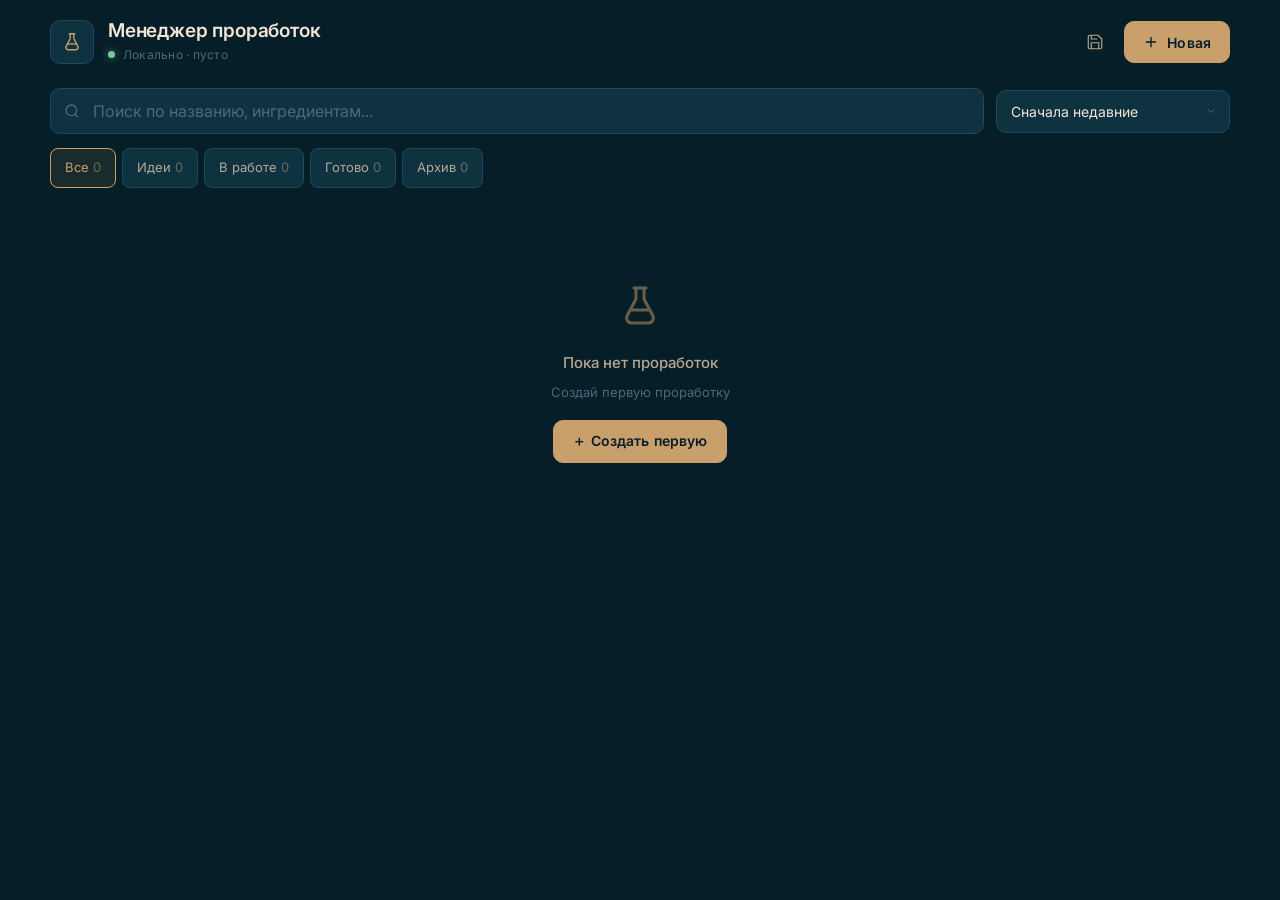
==== index.html @ 60de13f7 "Update index.html" ====
<!DOCTYPE html>
<html lang="ru">
<head>
<meta charset="UTF-8">
<meta name="viewport" content="width=device-width, initial-scale=1.0, maximum-scale=1.0, user-scalable=no, viewport-fit=cover">
<meta name="theme-color" content="#061e27">
<meta name="apple-mobile-web-app-capable" content="yes">
<meta name="apple-mobile-web-app-status-bar-style" content="black-translucent">
<meta name="apple-mobile-web-app-title" content="Проработки">
<title>Пинта — Проработки</title>
<link rel="preconnect" href="https://fonts.googleapis.com">
<link rel="preconnect" href="https://fonts.gstatic.com" crossorigin>
<link href="https://fonts.googleapis.com/css2?family=Inter:wght@400;500;600;700&display=swap" rel="stylesheet">
<link rel="stylesheet" href="style.css">
</head>
<body>
<div class="wrap">
  <header class="top">
    <div class="brand">
      <div class="brand-mark" aria-hidden="true">
        <svg viewBox="0 0 24 24" fill="none" xmlns="http://www.w3.org/2000/svg">
          <path d="M9 3h6M10 3v5.5L5.5 17a2.5 2.5 0 0 0 2.2 3.5h8.6a2.5 2.5 0 0 0 2.2-3.5L14 8.5V3" stroke="currentColor" stroke-width="1.5" stroke-linecap="round" stroke-linejoin="round"/>
          <path d="M7 14h10" stroke="currentColor" stroke-width="1.5" stroke-linecap="round"/>
        </svg>
      </div>
      <div>
        <h1>Менеджер проработок</h1>
        <div class="sub">
          <span class="dot ok" id="syncDot"></span>
          <span id="syncText">Локально</span>
        </div>
      </div>
    </div>
    <div style="display:flex;gap:8px">
      <button class="btn icon ghost" onclick="openSettings()" title="Резервная копия">
        <svg viewBox="0 0 24 24" fill="none" xmlns="http://www.w3.org/2000/svg">
          <path d="M19 21H5a2 2 0 0 1-2-2V5a2 2 0 0 1 2-2h11l5 5v11a2 2 0 0 1-2 2z" stroke="currentColor" stroke-width="1.5" stroke-linejoin="round"/>
          <path d="M17 21v-8H7v8M7 3v5h8" stroke="currentColor" stroke-width="1.5" stroke-linejoin="round"/>
        </svg>
      </button>
      <button class="btn primary hide-mobile" onclick="openEditor()">
        <svg viewBox="0 0 24 24" fill="none" xmlns="http://www.w3.org/2000/svg">
          <path d="M12 5v14M5 12h14" stroke="currentColor" stroke-width="2" stroke-linecap="round"/>
        </svg>
        Новая
      </button>
    </div>
  </header>

  <div class="toolbar">
    <div class="search">
      <svg viewBox="0 0 24 24" fill="none" stroke="currentColor" stroke-width="2">
        <circle cx="11" cy="11" r="8"/><path d="m21 21-4.3-4.3"/>
      </svg>
      <input id="q" placeholder="Поиск по названию, ингредиентам..." oninput="render()">
    </div>
    <select class="sort-select" id="sort" onchange="render()">
      <option value="updated">Сначала недавние</option>
      <option value="created">Сначала новые</option>
      <option value="title">По названию</option>
      <option value="fc">По FC (низкий → высокий)</option>
    </select>
  </div>

  <div class="filters-row" id="status-filters"></div>
  <div class="filters-row" id="cat-filters"></div>

  <div id="list"></div>
</div>

<button class="fab" onclick="openEditor()" aria-label="Новая проработка">
  <svg viewBox="0 0 24 24" fill="none" xmlns="http://www.w3.org/2000/svg">
    <path d="M12 5v14M5 12h14" stroke="currentColor" stroke-width="2.2" stroke-linecap="round"/>
  </svg>
</button>

<div class="selection-bar" id="selectionBar">
  <span class="count">Выбрано: <b id="selCount">0</b></span>
  <button class="btn small" onclick="clearSelection()">Снять</button>
  <button class="btn small primary" onclick="shareSelected()">
    <svg viewBox="0 0 24 24" fill="none" xmlns="http://www.w3.org/2000/svg">
      <path d="M4 12v8a2 2 0 0 0 2 2h12a2 2 0 0 0 2-2v-8M16 6l-4-4-4 4M12 2v13" stroke="currentColor" stroke-width="1.5" stroke-linecap="round" stroke-linejoin="round"/>
    </svg>
    Поделиться
  </button>
</div>

<div class="popover" id="statusPopover"></div>

<div class="draft-banner" id="draftBanner">
  <span class="msg" id="draftMsg">Есть несохранённый черновик</span>
  <div class="btns">
    <button class="btn" onclick="discardDraft()">Удалить</button>
    <button class="btn primary" onclick="restoreDraft()">Восстановить</button>
  </div>
</div>

<div class="overlay" id="overlay">
  <div class="modal" onclick="event.stopPropagation()">
    <div class="modal-head">
      <h2 id="modalTitle">Новая проработка</h2>
      <button class="btn ghost small" onclick="closeEditor()" aria-label="Закрыть">✕</button>
    </div>
    <div class="modal-body">
      <div class="v-tabs" id="vTabs"></div>

      <div class="field">
        <label>Название</label>
        <input id="f-title" placeholder="Например: Коктейль с облепихой и шалфеем">
      </div>

      <div class="row">
        <div class="field">
          <label>Статус</label>
          <select id="f-status">
            <option value="idea">Идея</option>
            <option value="test">Тестирую</option>
            <option value="done">Готово</option>
            <option value="archive">Архив</option>
          </select>
        </div>
        <div class="field">
          <label>Категория</label>
          <select id="f-cat">
            <option value="">— не выбрано —</option>
            <option value="Коктейль">Коктейль</option>
            <option value="Шот">Шот</option>
            <option value="Сет-шот">Сет-шот</option>
            <option value="Настойка">Настойка</option>
            <option value="Кордиал">Кордиал</option>
            <option value="Сироп">Сироп</option>
            <option value="Парфюм">Парфюм</option>
            <option value="Шраб">Шраб</option>
            <option value="Содовая">Содовая</option>
            <option value="Олео">Олео</option>
          </select>
        </div>
      </div>

      <div class="field">
        <label>Посуда</label>
        <input id="f-dishware" list="dishware-list" placeholder="Рокс / Хайбол / Коктейльная...">
        <datalist id="dishware-list">
          <option value="Рокс"></option>
          <option value="Хайбол"></option>
          <option value="Коллинз"></option>
          <option value="Коктейльная"></option>
          <option value="Мартини"></option>
          <option value="Купе"></option>
          <option value="Шот"></option>
          <option value="Тики"></option>
          <option value="Харрикейн"></option>
          <option value="Флюте"></option>
          <option value="Бокал для вина"></option>
        </datalist>
      </div>

      <div class="field">
        <div class="ing-head">
          <label>Ингредиенты</label>
          <button class="btn ghost small" onclick="addIng()">
            <svg viewBox="0 0 24 24" fill="none" xmlns="http://www.w3.org/2000/svg">
              <path d="M12 5v14M5 12h14" stroke="currentColor" stroke-width="2" stroke-linecap="round"/>
            </svg>
            Добавить
          </button>
        </div>
        <div id="ing-list"></div>
      </div>

      <div class="row-4">
        <div class="field">
          <label>Выход 1</label>
          <input id="f-before" placeholder="500">
        </div>
        <div class="field">
          <label>Выход 2</label>
          <input id="f-after" placeholder="420">
        </div>
        <div class="field">
          <label>Единица</label>
          <select id="f-unit">
            <option value="мл">мл</option>
            <option value="г">г</option>
            <option value="шт">шт</option>
            <option value="л">л</option>
            <option value="кг">кг</option>
          </select>
        </div>
        <div class="field">
          <label>Изменение</label>
          <input id="f-loss" placeholder="авто" readonly>
        </div>
      </div>

      <div class="fc-block">
        <div class="fc-title">
          <svg viewBox="0 0 24 24" fill="none" xmlns="http://www.w3.org/2000/svg">
            <circle cx="12" cy="12" r="9" stroke="currentColor" stroke-width="1.5"/>
            <path d="M9 9h6M9 12h6M9 15h4" stroke="currentColor" stroke-width="1.5" stroke-linecap="round"/>
          </svg>
          Себестоимость и FC
        </div>
        <div class="fc-grid">
          <div class="field">
            <label>Себестоимость</label>
            <input id="f-cost" placeholder="80 ₽" inputmode="decimal">
          </div>
          <div class="field">
            <label>Цена порции</label>
            <input id="f-price" placeholder="450 ₽" inputmode="decimal">
          </div>
          <div class="field">
            <label>FC</label>
            <div class="fc-value" id="f-fc">—</div>
          </div>
        </div>
      </div>

      <div class="field">
        <label>Что нужно</label>
        <textarea id="f-need" placeholder="Что хочу получить: вкус, баланс, текстура..."></textarea>
      </div>
      <div class="field">
        <label>Механика реализации</label>
        <textarea id="f-mech" placeholder="Порядок действий, температуры, время, техника..."></textarea>
      </div>
      <div class="field">
        <label>Как готовится</label>
        <textarea id="f-how" placeholder="Пошагово, подача, детали..."></textarea>
      </div>
      <div class="field" style="margin-bottom:0">
        <label>Заметки / итог</label>
        <textarea id="f-notes" placeholder="Что получилось, что менять..."></textarea>
      </div>
    </div>
    <div class="modal-foot">
      <div class="left">
        <button class="btn danger" id="deleteBtn" onclick="removeCurrent()" style="display:none">Удалить</button>
        <button class="btn" id="dupBtn" onclick="duplicateCurrent()" style="display:none">Дублировать</button>
        <button class="btn" id="shareBtn" onclick="openShare()" style="display:none">
          <svg viewBox="0 0 24 24" fill="none" xmlns="http://www.w3.org/2000/svg">
            <path d="M4 12v8a2 2 0 0 0 2 2h12a2 2 0 0 0 2-2v-8M16 6l-4-4-4 4M12 2v13" stroke="currentColor" stroke-width="1.5" stroke-linecap="round" stroke-linejoin="round"/>
          </svg>
          Поделиться
        </button>
      </div>
      <div class="right">
        <button class="btn" onclick="closeEditor()">Отмена</button>
        <button class="btn primary" onclick="saveCurrent()">Сохранить</button>
      </div>
    </div>
  </div>
</div>

<div class="overlay" id="settingsOverlay">
  <div class="modal" onclick="event.stopPropagation()" style="max-width:520px">
    <div class="modal-head">
      <h2>Резервная копия</h2>
      <button class="btn ghost small" onclick="closeSettings()" aria-label="Закрыть">✕</button>
    </div>
    <div class="modal-body">
      <div class="hint" style="margin-top:0;margin-bottom:20px">
        Данные хранятся только в этом браузере. Чтобы перенести их на другое устройство или сохранить — скачай файл.
      </div>
      <div class="field">
        <label>Скачать все проработки</label>
        <button class="btn" onclick="downloadBackup()" style="width:100%;justify-content:center">
          <svg viewBox="0 0 24 24" fill="none" xmlns="http://www.w3.org/2000/svg">
            <path d="M12 3v12M7 10l5 5 5-5M5 21h14" stroke="currentColor" stroke-width="1.5" stroke-linecap="round" stroke-linejoin="round"/>
          </svg>
          Скачать JSON
        </button>
      </div>
      <div class="field">
        <label>Загрузить из файла</label>
        <input type="file" id="file-input" accept="application/json,.json"
               onchange="uploadBackup(this.files[0]); this.value='';"
               style="padding:10px;font-size:14px;cursor:pointer">
        <div class="hint">Спрошу: заменить текущие данные или добавить к ним.</div>
      </div>
      <div class="divider"></div>
      <div class="hint">
        Записей в этом браузере: <span id="s-local-count" style="color:var(--accent)">0</span><br>
        Версий всего: <span id="s-versions-count" style="color:var(--accent)">0</span>
      </div>
    </div>
    <div class="modal-foot">
      <div></div>
      <div class="right">
        <button class="btn primary" onclick="closeSettings()">Готово</button>
      </div>
    </div>
  </div>
</div>

<div class="overlay" id="shareOverlay">
  <div class="modal" onclick="event.stopPropagation()" style="max-width:560px">
    <div class="modal-head">
      <h2>Поделиться проработкой</h2>
      <button class="btn ghost small" onclick="closeShare()" aria-label="Закрыть">✕</button>
    </div>
    <div class="modal-body">
      <div class="field">
        <label>Кому / для чего</label>
        <select id="sh-preset" onchange="buildShareText()">
          <option value="calc">Товароведу-калькулятору (полная раскладка)</option>
          <option value="short">Коротко (только состав)</option>
          <option value="tech">Технологу (механика + приготовление)</option>
        </select>
      </div>
      <div class="field">
        <label>Версия</label>
        <select id="sh-version" onchange="buildShareText()"></select>
      </div>
      <div class="field" style="margin-bottom:0">
        <label>Текст сообщения</label>
        <div class="share-preview" id="sh-preview"></div>
      </div>
    </div>
    <div class="modal-foot">
      <div></div>
      <div class="right">
        <button class="btn" onclick="copyShare()">Копировать</button>
        <button class="btn primary" onclick="nativeShare()">Отправить</button>
      </div>
    </div>
  </div>
</div>

<div class="overlay" id="shareMultiOverlay">
  <div class="modal" onclick="event.stopPropagation()" style="max-width:620px">
    <div class="modal-head">
      <h2>Поделиться выбранными</h2>
      <button class="btn ghost small" onclick="closeShareMulti()" aria-label="Закрыть">✕</button>
    </div>
    <div class="modal-body">
      <div class="field">
        <label>Формат</label>
        <select id="shm-format" onchange="buildMultiShareText()">
          <option value="compact">Компактно — состав + выходы</option>
          <option value="full">Полностью — вся информация</option>
          <option value="names">Только список названий</option>
        </select>
      </div>
      <div class="field" style="margin-bottom:0">
        <label>Текст сообщения</label>
        <div class="share-preview" id="shm-preview"></div>
      </div>
    </div>
    <div class="modal-foot">
      <div></div>
      <div class="right">
        <button class="btn" onclick="copyMultiShare()">Копировать</button>
        <button class="btn primary" onclick="nativeMultiShare()">Отправить</button>
      </div>
    </div>
  </div>
</div>

<div class="toast" id="toast"></div>

<script src="app.js"></script>
</body>
</html>
---- style.css ----
:root{
  --bg-primary:#061e27; --bg-secondary:#0a2835; --bg-card:#0e3240;
  --bg-card-hover:#133d4d; --accent:#c9a06c; --accent-light:#d4b07a;
  --accent-dark:#a08050; --text-primary:#f0e6d8; --text-secondary:#b8a890;
  --text-muted:#4a6a7a; --border:#1a4a5c; --border-hover:#245a6e;
  --shadow:rgba(0,0,0,.5); --shadow-accent:rgba(201,160,108,.12);
  --ok:#7bc79a; --warn:#d9b25c; --danger:#d97a7a; --info:#7aa9c9;
  --safe-top: env(safe-area-inset-top, 0px);
  --safe-bottom: env(safe-area-inset-bottom, 0px);
}
*{margin:0;padding:0;box-sizing:border-box;-webkit-tap-highlight-color:transparent}
html,body{overscroll-behavior-y:contain;-webkit-font-smoothing:antialiased;
  text-size-adjust:100%;-webkit-text-size-adjust:100%}
body{font-family:'Inter',-apple-system,BlinkMacSystemFont,'Segoe UI',sans-serif;
  background:var(--bg-primary);color:var(--text-primary);min-height:100dvh;
  line-height:1.5;padding:calc(20px + var(--safe-top)) 20px calc(100px + var(--safe-bottom))}
body.modal-open{position:fixed;left:0;right:0;width:100%;overflow:hidden}
.wrap{max-width:1180px;margin:0 auto}

header.top{display:flex;align-items:center;justify-content:space-between;
  gap:16px;margin-bottom:24px;flex-wrap:wrap}
.brand{display:flex;align-items:center;gap:14px;min-width:0}
.brand-mark{width:44px;height:44px;border-radius:10px;flex-shrink:0;
  background:var(--bg-card);border:1px solid var(--border);
  display:grid;place-items:center;color:var(--accent)}
.brand-mark svg{width:22px;height:22px}
h1{font-size:19px;font-weight:600;letter-spacing:-.01em;line-height:1.2}
.sub{color:var(--text-muted);font-size:12px;margin-top:3px;
  display:flex;align-items:center;gap:8px;letter-spacing:.02em}
.dot{width:7px;height:7px;border-radius:50%;background:var(--text-muted);
  flex-shrink:0;transition:.2s}
.dot.ok{background:var(--ok);box-shadow:0 0 8px rgba(123,199,154,.6)}
.dot.saving{background:var(--warn);animation:pulse 1s infinite}
@keyframes pulse{0%,100%{opacity:1}50%{opacity:.3}}

.btn{border:1px solid var(--border);background:var(--bg-card);
  color:var(--text-primary);padding:11px 18px;border-radius:10px;
  font-size:14px;font-weight:500;cursor:pointer;transition:.2s;
  display:inline-flex;align-items:center;gap:8px;font-family:inherit;
  white-space:nowrap;letter-spacing:.01em}
.btn:hover{background:var(--bg-card-hover);border-color:var(--border-hover)}
.btn:active{transform:scale(.98)}
.btn.primary{background:var(--accent);border-color:var(--accent);
  color:var(--bg-primary);font-weight:600}
.btn.primary:hover{background:var(--accent-light);border-color:var(--accent-light)}
.btn.ghost{background:transparent;border-color:transparent;color:var(--text-secondary);padding:10px}
.btn.ghost:hover{color:var(--accent);background:var(--bg-card);border-color:transparent}
.btn.danger{color:var(--danger);background:transparent;border-color:transparent}
.btn.danger:hover{background:rgba(217,122,122,.1)}
.btn.small{padding:7px 12px;font-size:12.5px;border-radius:8px}
.btn.icon{padding:0;width:42px;height:42px;justify-content:center}
.btn.icon svg{width:18px;height:18px}
.btn svg{width:16px;height:16px;flex-shrink:0}

.toolbar{display:flex;gap:12px;margin-bottom:14px;flex-wrap:wrap;align-items:center}
.search{flex:1;min-width:220px;position:relative}
.search input{width:100%;background:var(--bg-card);border:1px solid var(--border);
  color:var(--text-primary);padding:12px 14px 12px 42px;border-radius:10px;
  font-size:16px;font-family:inherit;outline:none;transition:.2s}
.search input::placeholder{color:var(--text-muted)}
.search input:focus{border-color:var(--accent);box-shadow:0 0 0 3px var(--shadow-accent)}
.search svg{position:absolute;left:14px;top:50%;transform:translateY(-50%);
  width:16px;height:16px;color:var(--text-muted);pointer-events:none}

.sort-select{background:var(--bg-card);border:1px solid var(--border);
  color:var(--text-primary);padding:12px 38px 12px 14px;border-radius:10px;
  font-size:14px;font-family:inherit;outline:none;cursor:pointer;appearance:none;
  background-image:url("data:image/svg+xml;charset=utf-8,%3Csvg xmlns='http://www.w3.org/2000/svg' width='12' height='12' viewBox='0 0 24 24' fill='none' stroke='%234a6a7a' stroke-width='2' stroke-linecap='round' stroke-linejoin='round'%3E%3Cpolyline points='6 9 12 15 18 9'/%3E%3C/svg%3E");
  background-repeat:no-repeat;background-position:right 12px center}

.filters-row{display:flex;gap:6px;overflow-x:auto;padding-bottom:6px;
  margin-bottom:6px;scrollbar-width:none}
.filters-row::-webkit-scrollbar{display:none}
.filters-row .label-pill{font-size:11px;color:var(--text-muted);font-weight:600;
  text-transform:uppercase;letter-spacing:.05em;padding:9px 8px 9px 0;
  flex-shrink:0;display:flex;align-items:center}
.chip{padding:9px 14px;border-radius:8px;background:var(--bg-card);
  border:1px solid var(--border);font-size:13px;cursor:pointer;
  color:var(--text-secondary);transition:.2s;white-space:nowrap;flex-shrink:0;
  font-family:inherit}
.chip:hover{border-color:var(--border-hover);color:var(--text-primary)}
.chip.active{background:rgba(201,160,108,.1);border-color:var(--accent);color:var(--accent)}
.chip .num{opacity:.5;margin-left:4px}

.grid{display:grid;gap:16px;grid-template-columns:repeat(auto-fill,minmax(300px,1fr));
  margin-top:10px}
.card{background:var(--bg-card);border:1px solid var(--border);
  border-radius:16px;padding:20px;cursor:pointer;
  transition:.25s;position:relative;overflow:hidden}
.card::before{content:'';position:absolute;top:0;left:0;right:0;height:2px;
  background:var(--accent);opacity:0;transition:opacity .25s}
.card:hover{background:var(--bg-card-hover);border-color:var(--border-hover);
  transform:translateY(-4px);box-shadow:0 12px 32px var(--shadow)}
.card:hover::before{opacity:1}
.card.selected{border-color:var(--accent);background:var(--bg-card-hover);
  box-shadow:0 0 0 2px var(--shadow-accent)}

.card-check{position:absolute;top:14px;right:14px;width:22px;height:22px;
  border-radius:6px;border:1.5px solid var(--border-hover);background:var(--bg-card);
  display:grid;place-items:center;transition:.15s;z-index:2;cursor:pointer}
.card-check svg{width:13px;height:13px;color:var(--bg-primary);opacity:0;transition:.15s}
.card.selected .card-check{background:var(--accent);border-color:var(--accent)}
.card.selected .card-check svg{opacity:1}
.card:hover .card-check{border-color:var(--accent)}
@media (max-width:700px){.card-check{width:24px;height:24px}}

.card-head{display:flex;justify-content:space-between;align-items:flex-start;
  gap:12px;margin-bottom:10px;padding-right:28px}
.card h3{font-size:15.5px;font-weight:600;letter-spacing:-.01em;
  line-height:1.35;word-break:break-word}
.card-v-badge{display:inline-block;font-size:10px;padding:2px 6px;
  border-radius:4px;background:rgba(201,160,108,.12);color:var(--accent);
  font-weight:600;margin-left:6px;vertical-align:middle}

.status{font-size:10.5px;padding:4px 9px;border-radius:6px;font-weight:600;
  text-transform:uppercase;letter-spacing:.05em;white-space:nowrap;flex-shrink:0;
  border:1px solid transparent;cursor:pointer;transition:.15s}
.status:hover{filter:brightness(1.2)}
.status.idea{background:rgba(217,178,92,.1);color:var(--warn);border-color:rgba(217,178,92,.25)}
.status.test{background:rgba(122,169,201,.1);color:var(--info);border-color:rgba(122,169,201,.25)}
.status.done{background:rgba(123,199,154,.1);color:var(--ok);border-color:rgba(123,199,154,.25)}
.status.archive{background:rgba(74,106,122,.15);color:var(--text-muted);border-color:rgba(74,106,122,.3)}

.card-meta{display:flex;gap:14px;color:var(--text-muted);font-size:12px;
  margin-bottom:12px;flex-wrap:wrap;align-items:center}
.card-meta span{display:flex;align-items:center;gap:6px}
.card-meta svg{width:13px;height:13px;opacity:.8}
.card-meta .fc{color:var(--accent);font-weight:600}

.card-note{font-size:13px;color:var(--text-secondary);line-height:1.55;
  display:-webkit-box;-webkit-line-clamp:2;-webkit-box-orient:vertical;overflow:hidden}
.card-date{font-size:11px;color:var(--text-muted);margin-top:10px;opacity:.7}

.fab{position:fixed;right:20px;bottom:calc(20px + var(--safe-bottom));
  width:56px;height:56px;border-radius:50%;border:none;
  background:var(--accent);color:var(--bg-primary);font-size:24px;cursor:pointer;
  z-index:90;box-shadow:0 12px 32px rgba(0,0,0,.5);
  display:none;align-items:center;justify-content:center;transition:.2s}
.fab:hover{background:var(--accent-light);transform:translateY(-2px)}
.fab svg{width:22px;height:22px}
@media (max-width:700px){
  .fab{display:flex}
  .top .btn.primary.hide-mobile{display:none}
}

.selection-bar{position:fixed;bottom:calc(20px + var(--safe-bottom));left:50%;
  transform:translateX(-50%) translateY(200px);background:var(--bg-secondary);
  border:1px solid var(--border-hover);border-radius:14px;padding:12px 16px;
  display:flex;gap:10px;align-items:center;z-index:80;
  box-shadow:0 16px 48px rgba(0,0,0,.6);transition:.25s;
  max-width:calc(100% - 40px);flex-wrap:wrap;justify-content:center}
.selection-bar.show{transform:translateX(-50%)}
.selection-bar .count{font-size:13px;color:var(--text-secondary);font-weight:500}
.selection-bar .count b{color:var(--accent)}

.overlay{position:fixed;inset:0;background:rgba(3,12,17,.75);
  backdrop-filter:blur(6px);-webkit-backdrop-filter:blur(6px);
  display:none;align-items:flex-start;justify-content:center;
  padding:calc(16px + var(--safe-top)) 12px calc(16px + var(--safe-bottom));
  overflow-y:auto;z-index:100;-webkit-overflow-scrolling:touch;
  overscroll-behavior:contain}
.overlay.open{display:flex}
.modal{background:var(--bg-secondary);border:1px solid var(--border);
  border-radius:16px;width:100%;max-width:720px;
  box-shadow:0 24px 64px rgba(0,0,0,.6);animation:slide .25s;margin:auto 0}
@keyframes slide{from{opacity:0;transform:translateY(12px)}to{opacity:1;transform:none}}

.modal-head{padding:20px 24px;border-bottom:1px solid var(--border);
  display:flex;justify-content:space-between;align-items:center;
  position:sticky;top:0;background:var(--bg-secondary);
  z-index:5;border-radius:16px 16px 0 0;gap:12px}
.modal-head h2{font-size:17px;font-weight:600;letter-spacing:-.01em;
  display:flex;align-items:center;gap:10px;min-width:0}
.modal-body{padding:24px}
.modal-foot{padding:10px 16px;border-top:1px solid var(--border);
  display:flex;justify-content:space-between;align-items:center;gap:8px;
  position:sticky;bottom:0;background:var(--bg-secondary);
  border-radius:0 0 16px 16px;flex-wrap:wrap}
.modal-foot .btn{padding:7px 12px;font-size:13px;border-radius:8px;gap:6px}
.modal-foot .btn.primary{padding:7px 14px}
.modal-foot .btn.danger{padding:7px 10px;font-size:12.5px}
.modal-foot .btn svg{width:14px;height:14px}
.modal-foot .right{display:flex;gap:6px}
.modal-foot .left{display:flex;gap:6px;flex-wrap:wrap}

.v-tabs{display:flex;gap:4px;overflow-x:auto;padding:0 0 4px;
  margin-bottom:20px;border-bottom:1px solid var(--border);scrollbar-width:none}
.v-tabs::-webkit-scrollbar{display:none}
.v-tab{padding:8px 14px;border-radius:8px 8px 0 0;background:transparent;
  border:1px solid transparent;border-bottom:none;
  font-size:13px;font-weight:600;cursor:pointer;color:var(--text-muted);
  transition:.2s;white-space:nowrap;flex-shrink:0;font-family:inherit;
  margin-bottom:-1px}
.v-tab:hover{color:var(--text-primary)}
.v-tab.active{background:var(--bg-card);color:var(--accent);
  border-color:var(--border);border-bottom-color:var(--bg-card)}
.v-tab-add{padding:8px 12px;border-radius:8px;background:transparent;
  border:1px dashed var(--border-hover);font-size:13px;cursor:pointer;
  color:var(--text-muted);transition:.2s;font-family:inherit;
  white-space:nowrap;flex-shrink:0;display:flex;align-items:center;gap:6px}
.v-tab-add:hover{border-color:var(--accent);color:var(--accent)}
.v-tab-add svg{width:13px;height:13px}

.field{margin-bottom:18px}
.field label{display:block;font-size:11.5px;color:var(--text-muted);
  margin-bottom:8px;font-weight:600;text-transform:uppercase;letter-spacing:.06em}
.field input,.field textarea,.field select{
  width:100%;background:var(--bg-card);border:1px solid var(--border);
  color:var(--text-primary);padding:12px 14px;border-radius:10px;
  font-size:16px;font-family:inherit;outline:none;transition:.2s;resize:vertical}
.field input::placeholder,.field textarea::placeholder{color:var(--text-muted)}
.field input:focus,.field textarea:focus,.field select:focus{
  border-color:var(--accent);box-shadow:0 0 0 3px var(--shadow-accent);
  background:var(--bg-card-hover)}
.field textarea{min-height:80px;line-height:1.55}
.field input[readonly]{opacity:.8;cursor:default}
.field select{cursor:pointer;appearance:none;
  background-image:url("data:image/svg+xml;charset=utf-8,%3Csvg xmlns='http://www.w3.org/2000/svg' width='12' height='12' viewBox='0 0 24 24' fill='none' stroke='%234a6a7a' stroke-width='2' stroke-linecap='round' stroke-linejoin='round'%3E%3Cpolyline points='6 9 12 15 18 9'/%3E%3C/svg%3E");
  background-repeat:no-repeat;background-position:right 14px center;padding-right:38px}

.row{display:grid;grid-template-columns:1fr 1fr;gap:14px}
.row-3{display:grid;grid-template-columns:1fr 1fr 1fr;gap:14px}
.row-4{display:grid;grid-template-columns:1fr 1fr 1fr 1fr;gap:14px}

.ing-head{display:flex;justify-content:space-between;align-items:center;margin-bottom:12px}
.ing-head label{margin:0}
.ing-row{display:grid;grid-template-columns:1fr 84px 68px 36px;gap:8px;
  margin-bottom:8px;align-items:center}
.ing-row input{padding:10px 12px;font-size:16px}
.ing-row .del{background:transparent;border:1px solid transparent;
  color:var(--text-muted);cursor:pointer;font-size:16px;padding:0;
  height:40px;border-radius:8px;transition:.15s;display:grid;place-items:center}
.ing-row .del:hover{color:var(--danger);background:rgba(217,122,122,.08)}

.fc-block{background:var(--bg-card);border:1px solid var(--border);
  border-radius:12px;padding:16px;margin-bottom:18px}
.fc-block .fc-title{font-size:11.5px;color:var(--text-muted);
  font-weight:600;text-transform:uppercase;letter-spacing:.06em;
  margin-bottom:12px;display:flex;align-items:center;gap:8px}
.fc-block .fc-title svg{width:14px;height:14px;color:var(--accent)}
.fc-block .fc-grid{display:grid;grid-template-columns:1fr 1fr 1fr;gap:12px}
.fc-block .fc-grid .field{margin:0}
.fc-block .fc-value{background:var(--bg-secondary);border:1px solid var(--border);
  color:var(--accent);padding:12px 14px;border-radius:10px;font-size:16px;
  font-weight:600;display:flex;align-items:center;justify-content:flex-end;min-height:48px}
.fc-block .fc-value.good{color:var(--ok)}
.fc-block .fc-value.warn{color:var(--warn)}
.fc-block .fc-value.bad{color:var(--danger)}

.popover{position:fixed;background:var(--bg-secondary);
  border:1px solid var(--border-hover);border-radius:12px;
  padding:6px;box-shadow:0 16px 40px rgba(0,0,0,.6);
  z-index:150;min-width:170px;display:none}
.popover.open{display:block;animation:popIn .15s}
@keyframes popIn{from{opacity:0;transform:translateY(-4px)}to{opacity:1;transform:none}}
.popover-item{display:flex;align-items:center;gap:10px;padding:9px 12px;
  border-radius:8px;font-size:13.5px;cursor:pointer;transition:.15s;
  color:var(--text-primary);font-weight:500}
.popover-item:hover{background:var(--bg-card)}
.popover-item .dot-s{width:8px;height:8px;border-radius:50%;flex-shrink:0}
.popover-item .check{margin-left:auto;color:var(--accent);font-size:14px;opacity:0}
.popover-item.active .check{opacity:1}

.empty{text-align:center;padding:70px 20px;color:var(--text-muted)}
.empty svg{width:48px;height:48px;margin-bottom:16px;opacity:.5;color:var(--accent)}
.empty .title{font-size:15px;margin-bottom:6px;color:var(--text-secondary);font-weight:500}
.empty .hint{font-size:13px}
.empty .btn{margin-top:18px}

.toast{position:fixed;bottom:calc(28px + var(--safe-bottom));left:50%;
  transform:translateX(-50%) translateY(120px);
  background:var(--bg-card);border:1px solid var(--border-hover);
  color:var(--text-primary);padding:14px 22px;border-radius:12px;
  font-size:14px;font-weight:500;box-shadow:0 16px 40px rgba(0,0,0,.5);
  transition:.3s;opacity:0;z-index:200;
  max-width:calc(100% - 40px);text-align:center;pointer-events:none}
.toast.show{transform:translateX(-50%);opacity:1}

.share-preview{background:var(--bg-card);border:1px solid var(--border);
  border-radius:10px;padding:16px;
  font-family:ui-monospace,SFMono-Regular,Menlo,monospace;
  font-size:12.5px;line-height:1.65;white-space:pre-wrap;
  word-break:break-word;max-height:50vh;overflow-y:auto;
  color:var(--text-secondary)}

.draft-banner{position:fixed;top:calc(16px + var(--safe-top));left:50%;
  transform:translateX(-50%);background:var(--bg-card);
  border:1px solid var(--accent);border-radius:12px;padding:12px 16px;
  display:none;gap:10px;align-items:center;z-index:180;
  box-shadow:0 12px 32px rgba(0,0,0,.5);max-width:calc(100% - 32px)}
.draft-banner.show{display:flex}
.draft-banner .msg{font-size:13px;color:var(--text-primary);flex:1;min-width:0}
.draft-banner .btns{display:flex;gap:6px;flex-shrink:0}
.draft-banner .btn{padding:6px 10px;font-size:12px;border-radius:7px}

.hint{font-size:12px;color:var(--text-muted);line-height:1.55;margin-top:8px}
.hint a{color:var(--accent);text-decoration:none;border-bottom:1px dotted var(--accent-dark)}
.hint code{background:var(--bg-card);padding:1px 6px;border-radius:4px;
  font-size:11.5px;color:var(--accent)}
.divider{height:1px;background:var(--border);margin:22px 0}

@media (max-width:600px){
  body{padding-left:16px;padding-right:16px}
  .row,.row-3,.row-4{grid-template-columns:1fr}
  .fc-block .fc-grid{grid-template-columns:1fr 1fr}
  .fc-block .fc-grid .field:last-child{grid-column:1/-1}
  .ing-row{grid-template-columns:1fr 70px 58px 34px}
  .modal-body,.modal-head{padding-left:18px;padding-right:18px}
  .modal-foot{padding:8px 12px;gap:6px}
  .modal-foot .btn{padding:6px 10px;font-size:12px;border-radius:7px}
  .modal-foot .btn svg{width:13px;height:13px}
  .modal-foot .btn.danger{padding:6px 9px;font-size:11.5px}
  h1{font-size:17px}
  .brand-mark{width:40px;height:40px}
}
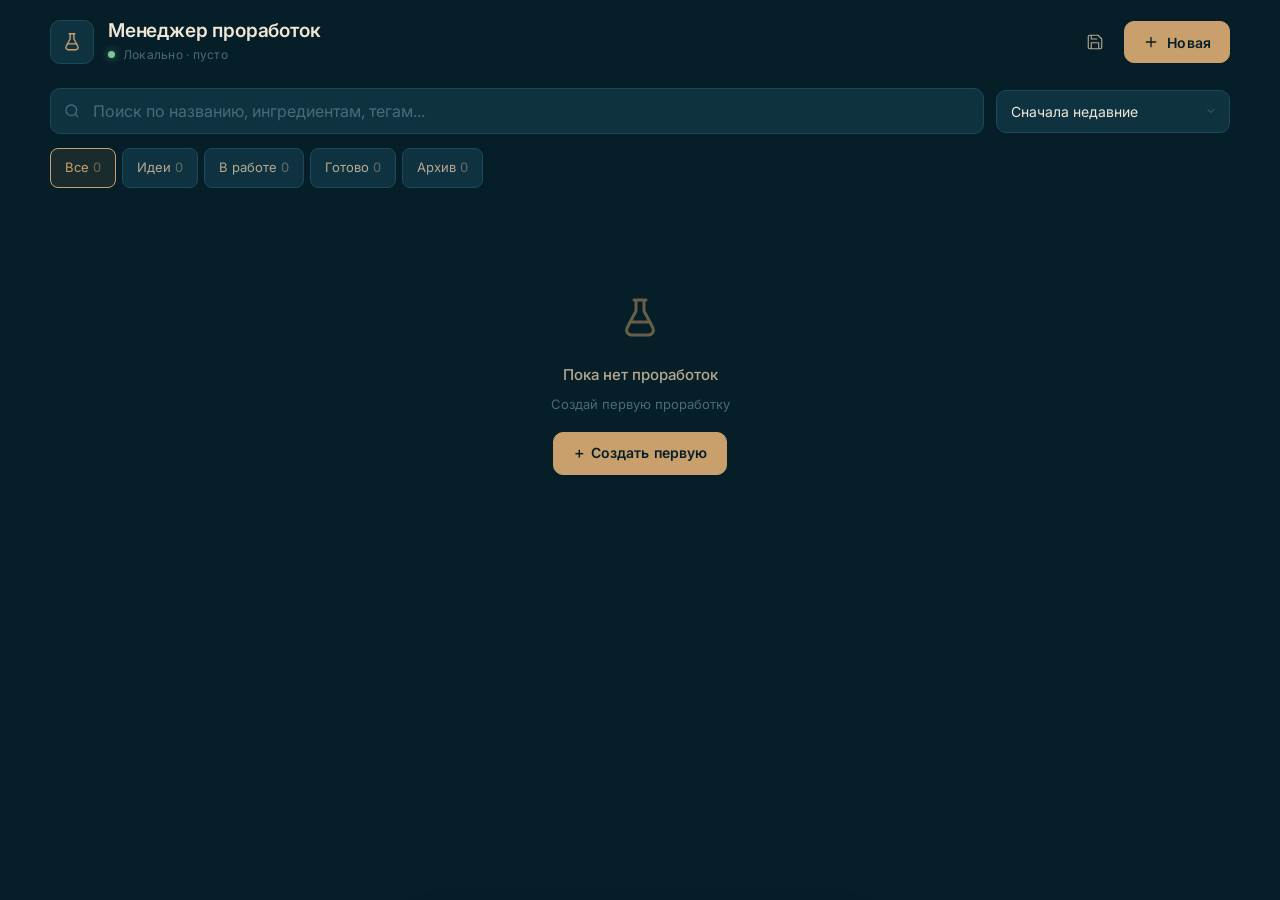
==== commit f5fcae50: "Update index.html" ====
--- a/index.html
+++ b/index.html
@@ -52,7 +52,7 @@
       <svg viewBox="0 0 24 24" fill="none" stroke="currentColor" stroke-width="2">
         <circle cx="11" cy="11" r="8"/><path d="m21 21-4.3-4.3"/>
       </svg>
-      <input id="q" placeholder="Поиск по названию, ингредиентам..." oninput="render()">
+      <input id="q" placeholder="Поиск по названию, ингредиентам, тегам..." oninput="render()">
     </div>
     <select class="sort-select" id="sort" onchange="render()">
       <option value="updated">Сначала недавние</option>
@@ -64,6 +64,7 @@
 
   <div class="filters-row" id="status-filters"></div>
   <div class="filters-row" id="cat-filters"></div>
+  <div class="filters-row" id="tag-filters"></div>
 
   <div id="list"></div>
 </div>
@@ -77,6 +78,15 @@
 <div class="selection-bar" id="selectionBar">
   <span class="count">Выбрано: <b id="selCount">0</b></span>
   <button class="btn small" onclick="clearSelection()">Снять</button>
+  <div class="status-picker-wrap">
+    <button class="btn small" onclick="toggleStatusPicker(event)">Статус ▾</button>
+    <div class="status-picker" id="bulkStatusPicker">
+      <div class="status-picker-item" onclick="bulkSetStatus('idea')"><span class="dot-s" style="background:var(--warn)"></span>Идея</div>
+      <div class="status-picker-item" onclick="bulkSetStatus('test')"><span class="dot-s" style="background:var(--info)"></span>В работе</div>
+      <div class="status-picker-item" onclick="bulkSetStatus('done')"><span class="dot-s" style="background:var(--ok)"></span>Готово</div>
+      <div class="status-picker-item" onclick="bulkSetStatus('archive')"><span class="dot-s" style="background:var(--text-muted)"></span>Архив</div>
+    </div>
+  </div>
   <button class="btn small primary" onclick="shareSelected()">
     <svg viewBox="0 0 24 24" fill="none" xmlns="http://www.w3.org/2000/svg">
       <path d="M4 12v8a2 2 0 0 0 2 2h12a2 2 0 0 0 2-2v-8M16 6l-4-4-4 4M12 2v13" stroke="currentColor" stroke-width="1.5" stroke-linecap="round" stroke-linejoin="round"/>
@@ -156,6 +166,12 @@
       </div>
 
       <div class="field">
+        <label>Теги</label>
+        <input id="f-tags" placeholder="цитрус, зимний, авторский (через запятую)">
+        <div class="hint">Разделяй запятой. Теги можно фильтровать на главной.</div>
+      </div>
+
+      <div class="field">
         <div class="ing-head">
           <label>Ингредиенты</label>
           <button class="btn ghost small" onclick="addIng()">
@@ -166,6 +182,12 @@
           </button>
         </div>
         <div id="ing-list"></div>
+        <div class="ing-add-float" id="ingAddFloat" onclick="addIng()">
+          <svg viewBox="0 0 24 24" fill="none" xmlns="http://www.w3.org/2000/svg">
+            <path d="M12 5v14M5 12h14" stroke="currentColor" stroke-width="2.2" stroke-linecap="round"/>
+          </svg>
+          Ещё ингредиент
+        </div>
       </div>
 
       <div class="row-4">
@@ -238,6 +260,8 @@
       <div class="left">
         <button class="btn danger" id="deleteBtn" onclick="removeCurrent()" style="display:none">Удалить</button>
         <button class="btn" id="dupBtn" onclick="duplicateCurrent()" style="display:none">Дублировать</button>
+        <button class="btn" id="copyFromBtn" onclick="openCopyFrom()" style="display:none">Состав из...</button>
+        <button class="btn" id="historyBtn" onclick="openHistory()" style="display:none">История</button>
         <button class="btn" id="shareBtn" onclick="openShare()" style="display:none">
           <svg viewBox="0 0 24 24" fill="none" xmlns="http://www.w3.org/2000/svg">
             <path d="M4 12v8a2 2 0 0 0 2 2h12a2 2 0 0 0 2-2v-8M16 6l-4-4-4 4M12 2v13" stroke="currentColor" stroke-width="1.5" stroke-linecap="round" stroke-linejoin="round"/>
@@ -358,6 +382,56 @@
   </div>
 </div>
 
+<!-- История версий -->
+<div class="overlay" id="historyOverlay">
+  <div class="modal" onclick="event.stopPropagation()" style="max-width:620px">
+    <div class="modal-head">
+      <h2>История изменений</h2>
+      <button class="btn ghost small" onclick="closeHistory()" aria-label="Закрыть">✕</button>
+    </div>
+    <div class="modal-body">
+      <div class="field">
+        <label>Сравнить версии</label>
+        <div class="history-pickers">
+          <select id="hist-from" onchange="renderHistoryDiff()"></select>
+          <span class="hist-arrow">→</span>
+          <select id="hist-to" onchange="renderHistoryDiff()"></select>
+        </div>
+      </div>
+      <div id="hist-body"></div>
+    </div>
+    <div class="modal-foot">
+      <div></div>
+      <div class="right">
+        <button class="btn primary" onclick="closeHistory()">Закрыть</button>
+      </div>
+    </div>
+  </div>
+</div>
+
+<!-- Копирование состава из другой проработки -->
+<div class="overlay" id="copyFromOverlay">
+  <div class="modal" onclick="event.stopPropagation()" style="max-width:620px">
+    <div class="modal-head">
+      <h2>Скопировать состав из...</h2>
+      <button class="btn ghost small" onclick="closeCopyFrom()" aria-label="Закрыть">✕</button>
+    </div>
+    <div class="modal-body">
+      <div class="field">
+        <label>Поиск</label>
+        <input id="copy-search" placeholder="Начни печатать название..." oninput="renderCopyFromList()">
+      </div>
+      <div id="copy-from-list" class="copy-from-list"></div>
+    </div>
+    <div class="modal-foot">
+      <div></div>
+      <div class="right">
+        <button class="btn" onclick="closeCopyFrom()">Отмена</button>
+      </div>
+    </div>
+  </div>
+</div>
+
 <div class="toast" id="toast"></div>
 
 <script src="app.js"></script>
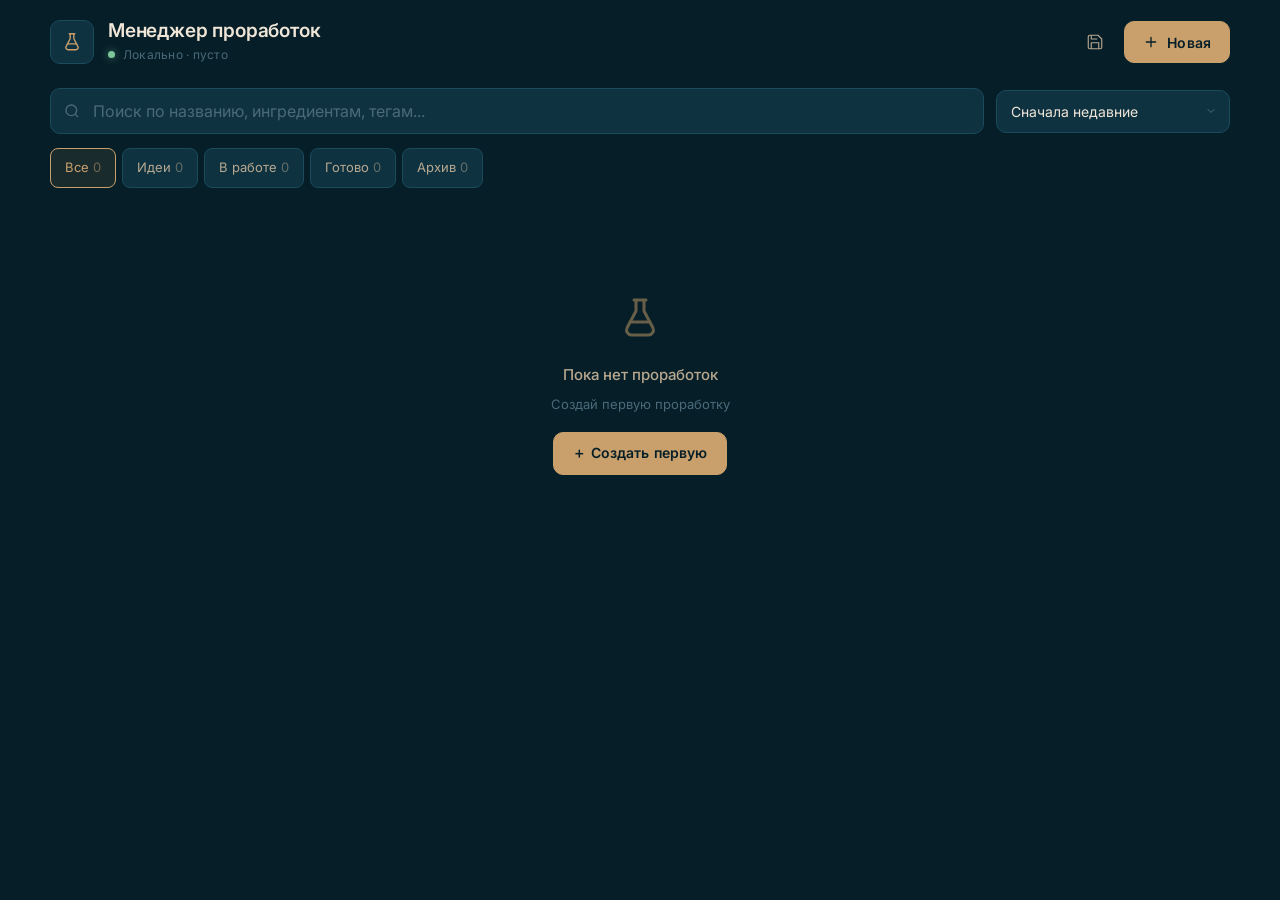
==== commit 0f46b6bc: "Update index.html" ====
--- a/index.html
+++ b/index.html
@@ -1,6 +1,6 @@
 <!DOCTYPE html>
 <html lang="ru">
-<head>
+<head>  
 <meta charset="UTF-8">
 <meta name="viewport" content="width=device-width, initial-scale=1.0, maximum-scale=1.0, user-scalable=no, viewport-fit=cover">
 <meta name="theme-color" content="#061e27">
--- a/style.css
+++ b/style.css
@@ -85,15 +85,15 @@
 .grid{display:grid;gap:16px;grid-template-columns:repeat(auto-fill,minmax(300px,1fr));
   margin-top:10px}
 .card{background:var(--bg-card);border:1px solid var(--border);
-  border-radius:16px;padding:20px;cursor:pointer;
+  border-radius:16px;padding:20px 20px 20px 24px;cursor:pointer;
   transition:.25s;position:relative;overflow:hidden}
-.card::before{content:'';position:absolute;top:0;left:0;right:0;height:2px;
-  background:var(--accent);opacity:0;transition:opacity .25s}
+.card::before{content:'';position:absolute;left:0;top:0;bottom:0;width:4px;
+  background:var(--status-color,var(--accent));opacity:.9;transition:.2s}
 .card:hover{background:var(--bg-card-hover);border-color:var(--border-hover);
   transform:translateY(-4px);box-shadow:0 12px 32px var(--shadow)}
-.card:hover::before{opacity:1}
 .card.selected{border-color:var(--accent);background:var(--bg-card-hover);
   box-shadow:0 0 0 2px var(--shadow-accent)}
+.card.expanded .card-expand-btn svg{transform:rotate(180deg)}
 
 .card-check{position:absolute;top:14px;right:14px;width:22px;height:22px;
   border-radius:6px;border:1.5px solid var(--border-hover);background:var(--bg-card);
@@ -129,8 +129,38 @@
 
 .card-note{font-size:13px;color:var(--text-secondary);line-height:1.55;
   display:-webkit-box;-webkit-line-clamp:2;-webkit-box-orient:vertical;overflow:hidden}
-.card-date{font-size:11px;color:var(--text-muted);margin-top:10px;opacity:.7}
-
+
+.card-tags{display:flex;gap:6px;flex-wrap:wrap;margin-top:8px}
+.card-tag{font-size:11px;padding:3px 8px;border-radius:6px;
+  background:rgba(201,160,108,.08);color:var(--accent);
+  border:1px solid rgba(201,160,108,.2);cursor:pointer;transition:.15s}
+.card-tag:hover{background:rgba(201,160,108,.15)}
+
+.card-footer{display:flex;justify-content:space-between;align-items:center;margin-top:10px}
+.card-date{font-size:11px;color:var(--text-muted);opacity:.7}
+.card-expand-btn{background:transparent;border:none;color:var(--text-muted);
+  cursor:pointer;padding:4px;border-radius:6px;display:flex;align-items:center;
+  gap:4px;font-size:11px;font-family:inherit;transition:.15s}
+.card-expand-btn:hover{color:var(--accent);background:rgba(201,160,108,.08)}
+.card-expand-btn svg{width:14px;height:14px;transition:transform .2s}
+.card-expand-btn span{font-weight:500}
+
+.card-details{max-height:0;overflow:hidden;transition:max-height .35s ease-out;
+  margin-top:0;opacity:0}
+.card.expanded .card-details{max-height:2000px;margin-top:14px;opacity:1}
+.card-details-inner{border-top:1px solid var(--border);padding-top:14px}
+.detail-block{margin-bottom:14px}
+.detail-block:last-child{margin-bottom:0}
+.detail-label{font-size:10.5px;color:var(--text-muted);font-weight:600;
+  text-transform:uppercase;letter-spacing:.06em;margin-bottom:8px}
+.detail-ing{font-size:13px;color:var(--text-secondary);line-height:1.7;
+  padding-left:2px}
+.detail-ing b{color:var(--text-primary);font-weight:500}
+.detail-text{font-size:13px;color:var(--text-secondary);line-height:1.6;white-space:pre-wrap}
+.detail-econ{display:flex;gap:16px;flex-wrap:wrap;font-size:13px;color:var(--text-secondary)}
+.detail-econ b{color:var(--accent);font-weight:600}
+
+/* FAB */
 .fab{position:fixed;right:20px;bottom:calc(20px + var(--safe-bottom));
   width:56px;height:56px;border-radius:50%;border:none;
   background:var(--accent);color:var(--bg-primary);font-size:24px;cursor:pointer;
@@ -143,16 +173,30 @@
   .top .btn.primary.hide-mobile{display:none}
 }
 
+/* Selection bar */
 .selection-bar{position:fixed;bottom:calc(20px + var(--safe-bottom));left:50%;
   transform:translateX(-50%) translateY(200px);background:var(--bg-secondary);
-  border:1px solid var(--border-hover);border-radius:14px;padding:12px 16px;
-  display:flex;gap:10px;align-items:center;z-index:80;
+  border:1px solid var(--border-hover);border-radius:14px;padding:10px 14px;
+  display:flex;gap:8px;align-items:center;z-index:80;
   box-shadow:0 16px 48px rgba(0,0,0,.6);transition:.25s;
   max-width:calc(100% - 40px);flex-wrap:wrap;justify-content:center}
 .selection-bar.show{transform:translateX(-50%)}
 .selection-bar .count{font-size:13px;color:var(--text-secondary);font-weight:500}
 .selection-bar .count b{color:var(--accent)}
 
+.status-picker-wrap{position:relative}
+.status-picker{position:absolute;bottom:calc(100% + 8px);left:0;
+  background:var(--bg-secondary);border:1px solid var(--border-hover);
+  border-radius:12px;padding:6px;box-shadow:0 16px 40px rgba(0,0,0,.6);
+  min-width:160px;display:none;z-index:85}
+.status-picker.open{display:block}
+.status-picker-item{display:flex;align-items:center;gap:10px;padding:9px 12px;
+  border-radius:8px;font-size:13.5px;cursor:pointer;transition:.15s;
+  color:var(--text-primary);font-weight:500}
+.status-picker-item:hover{background:var(--bg-card)}
+.status-picker-item .dot-s{width:8px;height:8px;border-radius:50%;flex-shrink:0}
+
+/* Modal */
 .overlay{position:fixed;inset:0;background:rgba(3,12,17,.75);
   backdrop-filter:blur(6px);-webkit-backdrop-filter:blur(6px);
   display:none;align-items:flex-start;justify-content:center;
@@ -224,13 +268,31 @@
 
 .ing-head{display:flex;justify-content:space-between;align-items:center;margin-bottom:12px}
 .ing-head label{margin:0}
-.ing-row{display:grid;grid-template-columns:1fr 84px 68px 36px;gap:8px;
-  margin-bottom:8px;align-items:center}
+.ing-row{display:grid;grid-template-columns:28px 1fr 84px 68px 36px;gap:6px;
+  margin-bottom:8px;align-items:center;transition:.15s;border-radius:8px;
+  padding:2px;position:relative}
+.ing-row.dragging{opacity:.4}
+.ing-row.drag-over{background:rgba(201,160,108,.08);
+  box-shadow:inset 0 2px 0 var(--accent)}
+.ing-drag{background:transparent;border:none;color:var(--text-muted);
+  cursor:grab;padding:0;height:40px;display:grid;place-items:center;
+  touch-action:none;font-size:14px;border-radius:6px;transition:.15s}
+.ing-drag:active{cursor:grabbing;color:var(--accent)}
+.ing-drag svg{width:14px;height:14px}
 .ing-row input{padding:10px 12px;font-size:16px}
 .ing-row .del{background:transparent;border:1px solid transparent;
   color:var(--text-muted);cursor:pointer;font-size:16px;padding:0;
   height:40px;border-radius:8px;transition:.15s;display:grid;place-items:center}
 .ing-row .del:hover{color:var(--danger);background:rgba(217,122,122,.08)}
+
+.ing-add-float{display:flex;align-items:center;justify-content:center;gap:8px;
+  margin-top:10px;padding:11px;border:1px dashed var(--border-hover);
+  border-radius:10px;font-size:13px;color:var(--text-muted);cursor:pointer;
+  transition:.15s;font-family:inherit;background:transparent}
+.ing-add-float:hover{border-color:var(--accent);color:var(--accent);
+  background:rgba(201,160,108,.05)}
+.ing-add-float:active{transform:scale(.99)}
+.ing-add-float svg{width:14px;height:14px}
 
 .fc-block{background:var(--bg-card);border:1px solid var(--border);
   border-radius:12px;padding:16px;margin-bottom:18px}
@@ -299,12 +361,35 @@
   font-size:11.5px;color:var(--accent)}
 .divider{height:1px;background:var(--border);margin:22px 0}
 
+/* History */
+.history-pickers{display:flex;gap:10px;align-items:center}
+.history-pickers select{flex:1}
+.hist-arrow{color:var(--text-muted);font-size:14px}
+.diff-item{padding:8px 12px;border-radius:8px;margin-bottom:6px;font-size:13px;
+  line-height:1.5;background:var(--bg-card);border-left:3px solid transparent}
+.diff-item.add{border-left-color:var(--ok);background:rgba(123,199,154,.05)}
+.diff-item.del{border-left-color:var(--danger);background:rgba(217,122,122,.05)}
+.diff-item.chg{border-left-color:var(--warn);background:rgba(217,178,92,.05)}
+.diff-item .diff-label{font-size:10.5px;text-transform:uppercase;
+  letter-spacing:.05em;color:var(--text-muted);font-weight:600;margin-bottom:4px}
+.diff-empty{text-align:center;padding:32px 16px;color:var(--text-muted);font-size:13px}
+
+/* Copy from */
+.copy-from-list{max-height:50vh;overflow-y:auto}
+.copy-item{padding:12px 14px;border:1px solid var(--border);border-radius:10px;
+  margin-bottom:8px;cursor:pointer;transition:.15s;background:var(--bg-card)}
+.copy-item:hover{border-color:var(--accent);background:var(--bg-card-hover)}
+.copy-item .copy-title{font-size:14px;font-weight:500;color:var(--text-primary);
+  margin-bottom:4px}
+.copy-item .copy-sub{font-size:12px;color:var(--text-muted)}
+
 @media (max-width:600px){
   body{padding-left:16px;padding-right:16px}
   .row,.row-3,.row-4{grid-template-columns:1fr}
   .fc-block .fc-grid{grid-template-columns:1fr 1fr}
   .fc-block .fc-grid .field:last-child{grid-column:1/-1}
-  .ing-row{grid-template-columns:1fr 70px 58px 34px}
+  .ing-row{grid-template-columns:26px 1fr 62px 52px 34px;gap:5px}
+  .ing-row input{padding:9px 8px;font-size:15px}
   .modal-body,.modal-head{padding-left:18px;padding-right:18px}
   .modal-foot{padding:8px 12px;gap:6px}
   .modal-foot .btn{padding:6px 10px;font-size:12px;border-radius:7px}
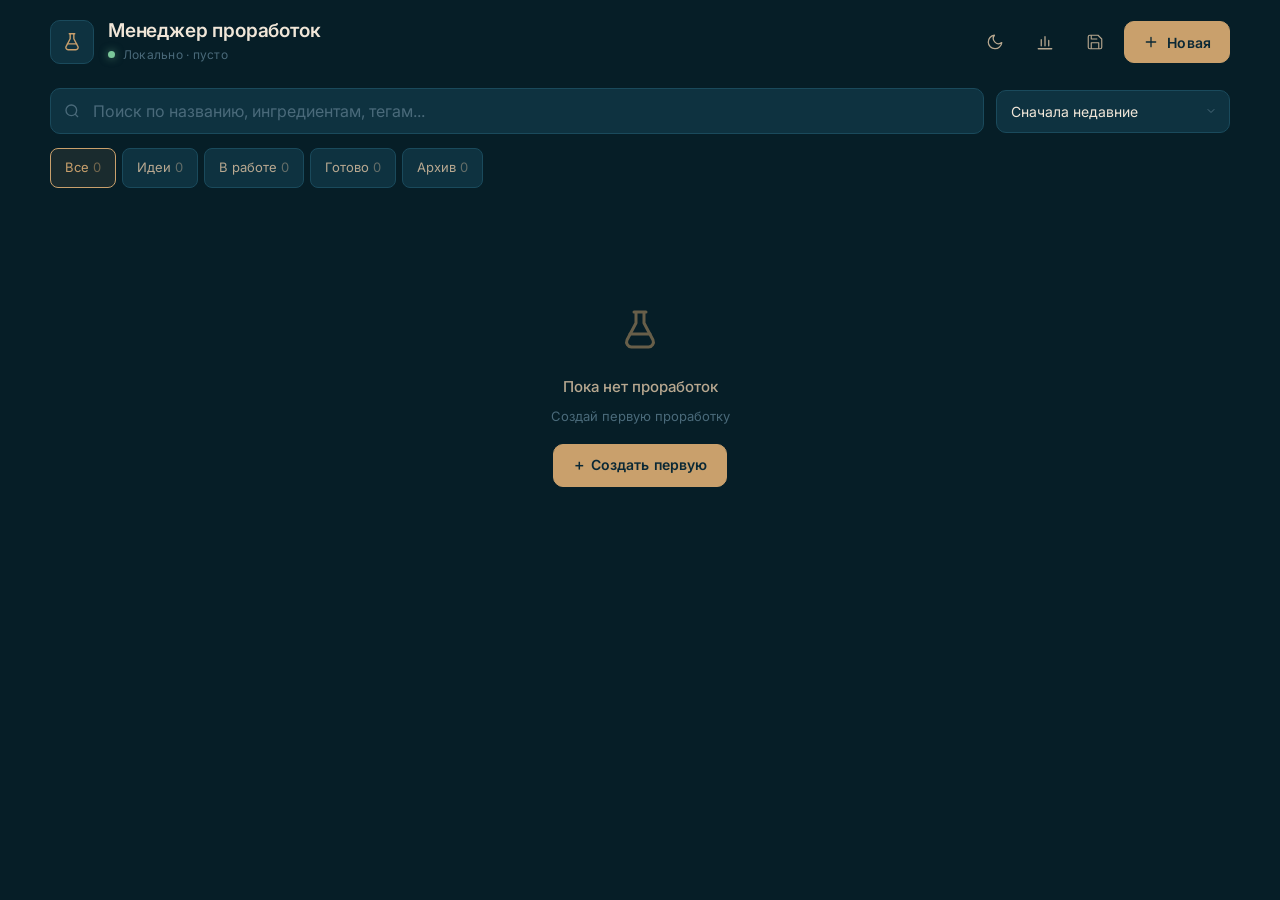
==== commit be09a19b: "Update index.html" ====
--- a/index.html
+++ b/index.html
@@ -1,6 +1,6 @@
 <!DOCTYPE html>
-<html lang="ru">
-<head>  
+<html lang="ru" data-theme="dark">
+<head>
 <meta charset="UTF-8">
 <meta name="viewport" content="width=device-width, initial-scale=1.0, maximum-scale=1.0, user-scalable=no, viewport-fit=cover">
 <meta name="theme-color" content="#061e27">
@@ -12,6 +12,15 @@
 <link rel="preconnect" href="https://fonts.gstatic.com" crossorigin>
 <link href="https://fonts.googleapis.com/css2?family=Inter:wght@400;500;600;700&display=swap" rel="stylesheet">
 <link rel="stylesheet" href="style.css">
+<script>
+  // Применяем сохранённую тему до отрисовки (без мигания)
+  (function(){
+    try{
+      const t = localStorage.getItem('pm_theme_v1');
+      if(t === 'light') document.documentElement.setAttribute('data-theme','light');
+    }catch(e){}
+  })();
+</script>
 </head>
 <body>
 <div class="wrap">
@@ -32,6 +41,16 @@
       </div>
     </div>
     <div style="display:flex;gap:8px">
+      <button class="btn icon ghost" onclick="toggleTheme()" title="Сменить тему" id="themeBtn">
+        <svg id="themeIcon" viewBox="0 0 24 24" fill="none" xmlns="http://www.w3.org/2000/svg">
+          <path d="M21 12.79A9 9 0 1 1 11.21 3 7 7 0 0 0 21 12.79z" stroke="currentColor" stroke-width="1.7" stroke-linecap="round" stroke-linejoin="round"/>
+        </svg>
+      </button>
+      <button class="btn icon ghost" onclick="window.open('stats.html','_blank')" title="Статистика">
+        <svg viewBox="0 0 24 24" fill="none" xmlns="http://www.w3.org/2000/svg">
+          <path d="M3 21h18M7 17V9M12 17V5M17 17v-7" stroke="currentColor" stroke-width="1.7" stroke-linecap="round" stroke-linejoin="round"/>
+        </svg>
+      </button>
       <button class="btn icon ghost" onclick="openSettings()" title="Резервная копия">
         <svg viewBox="0 0 24 24" fill="none" xmlns="http://www.w3.org/2000/svg">
           <path d="M19 21H5a2 2 0 0 1-2-2V5a2 2 0 0 1 2-2h11l5 5v11a2 2 0 0 1-2 2z" stroke="currentColor" stroke-width="1.5" stroke-linejoin="round"/>
@@ -65,6 +84,7 @@
   <div class="filters-row" id="status-filters"></div>
   <div class="filters-row" id="cat-filters"></div>
   <div class="filters-row" id="tag-filters"></div>
+  <div class="filters-row" id="difficulty-filters"></div>
 
   <div id="list"></div>
 </div>
@@ -143,6 +163,48 @@
             <option value="Шраб">Шраб</option>
             <option value="Содовая">Содовая</option>
             <option value="Олео">Олео</option>
+          </select>
+        </div>
+      </div>
+
+      <div class="row-3">
+        <div class="field">
+          <label>Подача</label>
+          <select id="f-ice">
+            <option value="">—</option>
+            <option value="Со льдом">Со льдом</option>
+            <option value="Без льда">Без льда</option>
+            <option value="Лёд отдельно">Лёд отдельно</option>
+          </select>
+        </div>
+        <div class="field">
+          <label>Температура</label>
+          <select id="f-temp">
+            <option value="">—</option>
+            <option value="Охлаждённый">Охлаждённый</option>
+            <option value="Комнатный">Комнатный</option>
+            <option value="Горячий">Горячий</option>
+          </select>
+        </div>
+        <div class="field">
+          <label>Гарнир</label>
+          <input id="f-garnish" placeholder="Цедра, веточка, ягода...">
+        </div>
+      </div>
+
+      <div class="row">
+        <div class="field">
+          <label>Время, мин</label>
+          <input id="f-time" placeholder="0.5" inputmode="decimal">
+        </div>
+        <div class="field">
+          <label>Сложность</label>
+          <select id="f-difficulty">
+            <option value="">—</option>
+            <option value="Простой">Простой</option>
+            <option value="Средний">Средний</option>
+            <option value="Сложный">Сложный</option>
+            <option value="Профи">Профи</option>
           </select>
         </div>
       </div>
@@ -174,12 +236,20 @@
       <div class="field">
         <div class="ing-head">
           <label>Ингредиенты</label>
-          <button class="btn ghost small" onclick="addIng()">
-            <svg viewBox="0 0 24 24" fill="none" xmlns="http://www.w3.org/2000/svg">
-              <path d="M12 5v14M5 12h14" stroke="currentColor" stroke-width="2" stroke-linecap="round"/>
-            </svg>
-            Добавить
-          </button>
+          <div style="display:flex;gap:4px">
+            <button class="btn ghost small" onclick="openParser()" title="Разобрать текст">
+              <svg viewBox="0 0 24 24" fill="none" xmlns="http://www.w3.org/2000/svg">
+                <path d="M4 7h16M4 12h10M4 17h7" stroke="currentColor" stroke-width="2" stroke-linecap="round"/>
+              </svg>
+              Разобрать
+            </button>
+            <button class="btn ghost small" onclick="addIng()" title="Добавить вручную">
+              <svg viewBox="0 0 24 24" fill="none" xmlns="http://www.w3.org/2000/svg">
+                <path d="M12 5v14M5 12h14" stroke="currentColor" stroke-width="2" stroke-linecap="round"/>
+              </svg>
+              Добавить
+            </button>
+          </div>
         </div>
         <div id="ing-list"></div>
         <div class="ing-add-float" id="ingAddFloat" onclick="addIng()">
@@ -258,19 +328,42 @@
     </div>
     <div class="modal-foot">
       <div class="left">
-        <button class="btn danger" id="deleteBtn" onclick="removeCurrent()" style="display:none">Удалить</button>
-        <button class="btn" id="dupBtn" onclick="duplicateCurrent()" style="display:none">Дублировать</button>
-        <button class="btn" id="copyFromBtn" onclick="openCopyFrom()" style="display:none">Состав из...</button>
-        <button class="btn" id="historyBtn" onclick="openHistory()" style="display:none">История</button>
-        <button class="btn" id="shareBtn" onclick="openShare()" style="display:none">
-          <svg viewBox="0 0 24 24" fill="none" xmlns="http://www.w3.org/2000/svg">
-            <path d="M4 12v8a2 2 0 0 0 2 2h12a2 2 0 0 0 2-2v-8M16 6l-4-4-4 4M12 2v13" stroke="currentColor" stroke-width="1.5" stroke-linecap="round" stroke-linejoin="round"/>
-          </svg>
-          Поделиться
-        </button>
-      </div>
-      <div class="right">
-        <button class="btn" onclick="closeEditor()">Отмена</button>
+        <button class="icon-btn danger" id="deleteBtn" onclick="removeCurrent()" title="Удалить" style="display:none">
+          <svg viewBox="0 0 24 24" fill="none" xmlns="http://www.w3.org/2000/svg">
+            <path d="M3 6h18M8 6V4a2 2 0 0 1 2-2h4a2 2 0 0 1 2 2v2M19 6l-1 14a2 2 0 0 1-2 2H8a2 2 0 0 1-2-2L5 6M10 11v6M14 11v6" stroke="currentColor" stroke-width="1.7" stroke-linecap="round" stroke-linejoin="round"/>
+          </svg>
+        </button>
+        <button class="icon-btn" id="dupBtn" onclick="duplicateCurrent()" title="Дублировать" style="display:none">
+          <svg viewBox="0 0 24 24" fill="none" xmlns="http://www.w3.org/2000/svg">
+            <rect x="9" y="9" width="12" height="12" rx="2" stroke="currentColor" stroke-width="1.7"/>
+            <path d="M5 15H4a2 2 0 0 1-2-2V4a2 2 0 0 1 2-2h9a2 2 0 0 1 2 2v1" stroke="currentColor" stroke-width="1.7" stroke-linecap="round"/>
+          </svg>
+        </button>
+        <button class="icon-btn" id="copyFromBtn" onclick="openCopyFrom()" title="Состав из..." style="display:none">
+          <svg viewBox="0 0 24 24" fill="none" xmlns="http://www.w3.org/2000/svg">
+            <path d="M12 3v12M8 11l4 4 4-4M5 21h14" stroke="currentColor" stroke-width="1.7" stroke-linecap="round" stroke-linejoin="round"/>
+          </svg>
+        </button>
+        <button class="icon-btn" id="historyBtn" onclick="openHistory()" title="История версий" style="display:none">
+          <svg viewBox="0 0 24 24" fill="none" xmlns="http://www.w3.org/2000/svg">
+            <path d="M3 12a9 9 0 1 0 3-6.7L3 8" stroke="currentColor" stroke-width="1.7" stroke-linecap="round" stroke-linejoin="round"/>
+            <path d="M3 3v5h5" stroke="currentColor" stroke-width="1.7" stroke-linecap="round" stroke-linejoin="round"/>
+            <path d="M12 7v5l3 2" stroke="currentColor" stroke-width="1.7" stroke-linecap="round" stroke-linejoin="round"/>
+          </svg>
+        </button>
+        <button class="icon-btn" id="printBtn" onclick="printCurrent()" title="Распечатать" style="display:none">
+          <svg viewBox="0 0 24 24" fill="none" xmlns="http://www.w3.org/2000/svg">
+            <path d="M6 9V2h12v7M6 18H4a2 2 0 0 1-2-2v-5a2 2 0 0 1 2-2h16a2 2 0 0 1 2 2v5a2 2 0 0 1-2 2h-2M6 14h12v8H6z" stroke="currentColor" stroke-width="1.7" stroke-linecap="round" stroke-linejoin="round"/>
+          </svg>
+        </button>
+        <button class="icon-btn" id="shareBtn" onclick="openShare()" title="Поделиться" style="display:none">
+          <svg viewBox="0 0 24 24" fill="none" xmlns="http://www.w3.org/2000/svg">
+            <path d="M4 12v8a2 2 0 0 0 2 2h12a2 2 0 0 0 2-2v-8M16 6l-4-4-4 4M12 2v13" stroke="currentColor" stroke-width="1.7" stroke-linecap="round" stroke-linejoin="round"/>
+          </svg>
+        </button>
+      </div>
+      <div class="right">
+        <button class="btn ghost-sm" onclick="closeEditor()">Отмена</button>
         <button class="btn primary" onclick="saveCurrent()">Сохранить</button>
       </div>
     </div>
@@ -382,7 +475,6 @@
   </div>
 </div>
 
-<!-- История версий -->
 <div class="overlay" id="historyOverlay">
   <div class="modal" onclick="event.stopPropagation()" style="max-width:620px">
     <div class="modal-head">
@@ -409,7 +501,6 @@
   </div>
 </div>
 
-<!-- Копирование состава из другой проработки -->
 <div class="overlay" id="copyFromOverlay">
   <div class="modal" onclick="event.stopPropagation()" style="max-width:620px">
     <div class="modal-head">
@@ -427,6 +518,36 @@
       <div></div>
       <div class="right">
         <button class="btn" onclick="closeCopyFrom()">Отмена</button>
+      </div>
+    </div>
+  </div>
+</div>
+
+<div class="overlay" id="parserOverlay">
+  <div class="modal" onclick="event.stopPropagation()" style="max-width:560px">
+    <div class="modal-head">
+      <h2>Разобрать текст</h2>
+      <button class="btn ghost small" onclick="closeParser()" aria-label="Закрыть">✕</button>
+    </div>
+    <div class="modal-body">
+      <div class="hint" style="margin-top:0;margin-bottom:14px">
+        Вставь строку с ингредиентами — например:<br>
+        <code>Джин 40 мл, лайм 20 мл, сироп 15 мл</code>
+      </div>
+      <div class="field">
+        <label>Текст</label>
+        <textarea id="parser-input" placeholder="Ингредиент количество единица, через запятую или с новой строки..."></textarea>
+      </div>
+      <div class="field" style="margin-bottom:0">
+        <label>Предпросмотр</label>
+        <div id="parser-preview" class="share-preview">—</div>
+      </div>
+    </div>
+    <div class="modal-foot">
+      <div></div>
+      <div class="right">
+        <button class="btn" onclick="closeParser()">Отмена</button>
+        <button class="btn primary" onclick="applyParser()">Добавить</button>
       </div>
     </div>
   </div>
--- a/style.css
+++ b/style.css
@@ -8,12 +8,33 @@
   --safe-top: env(safe-area-inset-top, 0px);
   --safe-bottom: env(safe-area-inset-bottom, 0px);
 }
+[data-theme="light"]{
+  --bg-primary:#f4f1ec;
+  --bg-secondary:#ffffff;
+  --bg-card:#ffffff;
+  --bg-card-hover:#f9f6f0;
+  --accent:#a67a45;
+  --accent-light:#c9a06c;
+  --accent-dark:#7d5a30;
+  --text-primary:#1a1a1a;
+  --text-secondary:#4a4a4a;
+  --text-muted:#8a8a8a;
+  --border:#e0dad0;
+  --border-hover:#c9c0b0;
+  --shadow:rgba(0,0,0,.08);
+  --shadow-accent:rgba(166,122,69,.15);
+  --ok:#3a8a5a;
+  --warn:#b8860b;
+  --danger:#c04545;
+  --info:#3a6a9a;
+}
 *{margin:0;padding:0;box-sizing:border-box;-webkit-tap-highlight-color:transparent}
 html,body{overscroll-behavior-y:contain;-webkit-font-smoothing:antialiased;
   text-size-adjust:100%;-webkit-text-size-adjust:100%}
 body{font-family:'Inter',-apple-system,BlinkMacSystemFont,'Segoe UI',sans-serif;
   background:var(--bg-primary);color:var(--text-primary);min-height:100dvh;
-  line-height:1.5;padding:calc(20px + var(--safe-top)) 20px calc(100px + var(--safe-bottom))}
+  line-height:1.5;padding:calc(20px + var(--safe-top)) 20px calc(100px + var(--safe-bottom));
+  transition:background-color .25s, color .25s}
 body.modal-open{position:fixed;left:0;right:0;width:100%;overflow:hidden}
 .wrap{max-width:1180px;margin:0 auto}
 
@@ -41,7 +62,7 @@
 .btn:hover{background:var(--bg-card-hover);border-color:var(--border-hover)}
 .btn:active{transform:scale(.98)}
 .btn.primary{background:var(--accent);border-color:var(--accent);
-  color:var(--bg-primary);font-weight:600}
+  color:var(--bg-secondary);font-weight:600}
 .btn.primary:hover{background:var(--accent-light);border-color:var(--accent-light)}
 .btn.ghost{background:transparent;border-color:transparent;color:var(--text-secondary);padding:10px}
 .btn.ghost:hover{color:var(--accent);background:var(--bg-card);border-color:transparent}
@@ -98,7 +119,7 @@
 .card-check{position:absolute;top:14px;right:14px;width:22px;height:22px;
   border-radius:6px;border:1.5px solid var(--border-hover);background:var(--bg-card);
   display:grid;place-items:center;transition:.15s;z-index:2;cursor:pointer}
-.card-check svg{width:13px;height:13px;color:var(--bg-primary);opacity:0;transition:.15s}
+.card-check svg{width:13px;height:13px;color:var(--bg-secondary);opacity:0;transition:.15s}
 .card.selected .card-check{background:var(--accent);border-color:var(--accent)}
 .card.selected .card-check svg{opacity:1}
 .card:hover .card-check{border-color:var(--accent)}
@@ -126,6 +147,8 @@
 .card-meta span{display:flex;align-items:center;gap:6px}
 .card-meta svg{width:13px;height:13px;opacity:.8}
 .card-meta .fc{color:var(--accent);font-weight:600}
+.card-meta .time-ico{color:var(--info)}
+.card-meta .diff-ico{color:var(--warn)}
 
 .card-note{font-size:13px;color:var(--text-secondary);line-height:1.55;
   display:-webkit-box;-webkit-line-clamp:2;-webkit-box-orient:vertical;overflow:hidden}
@@ -160,10 +183,9 @@
 .detail-econ{display:flex;gap:16px;flex-wrap:wrap;font-size:13px;color:var(--text-secondary)}
 .detail-econ b{color:var(--accent);font-weight:600}
 
-/* FAB */
 .fab{position:fixed;right:20px;bottom:calc(20px + var(--safe-bottom));
   width:56px;height:56px;border-radius:50%;border:none;
-  background:var(--accent);color:var(--bg-primary);font-size:24px;cursor:pointer;
+  background:var(--accent);color:var(--bg-secondary);font-size:24px;cursor:pointer;
   z-index:90;box-shadow:0 12px 32px rgba(0,0,0,.5);
   display:none;align-items:center;justify-content:center;transition:.2s}
 .fab:hover{background:var(--accent-light);transform:translateY(-2px)}
@@ -173,7 +195,6 @@
   .top .btn.primary.hide-mobile{display:none}
 }
 
-/* Selection bar */
 .selection-bar{position:fixed;bottom:calc(20px + var(--safe-bottom));left:50%;
   transform:translateX(-50%) translateY(200px);background:var(--bg-secondary);
   border:1px solid var(--border-hover);border-radius:14px;padding:10px 14px;
@@ -196,36 +217,91 @@
 .status-picker-item:hover{background:var(--bg-card)}
 .status-picker-item .dot-s{width:8px;height:8px;border-radius:50%;flex-shrink:0}
 
-/* Modal */
 .overlay{position:fixed;inset:0;background:rgba(3,12,17,.75);
   backdrop-filter:blur(6px);-webkit-backdrop-filter:blur(6px);
-  display:none;align-items:flex-start;justify-content:center;
+  display:none;align-items:center;justify-content:center;
   padding:calc(16px + var(--safe-top)) 12px calc(16px + var(--safe-bottom));
-  overflow-y:auto;z-index:100;-webkit-overflow-scrolling:touch;
-  overscroll-behavior:contain}
+  z-index:100;overscroll-behavior:contain}
 .overlay.open{display:flex}
-.modal{background:var(--bg-secondary);border:1px solid var(--border);
-  border-radius:16px;width:100%;max-width:720px;
-  box-shadow:0 24px 64px rgba(0,0,0,.6);animation:slide .25s;margin:auto 0}
-@keyframes slide{from{opacity:0;transform:translateY(12px)}to{opacity:1;transform:none}}
-
-.modal-head{padding:20px 24px;border-bottom:1px solid var(--border);
-  display:flex;justify-content:space-between;align-items:center;
-  position:sticky;top:0;background:var(--bg-secondary);
-  z-index:5;border-radius:16px 16px 0 0;gap:12px}
+
+.modal{
+  background-color:var(--bg-secondary);
+  border:1px solid var(--border);
+  border-radius:16px;
+  width:100%;
+  max-width:720px;
+  max-height:100%;
+  display:flex;
+  flex-direction:column;
+  overflow:hidden;
+  box-shadow:0 24px 64px rgba(0,0,0,.6);
+  animation:fadeIn .2s;
+}
+@keyframes fadeIn{from{opacity:0}to{opacity:1}}
+
+.modal-head{
+  padding:18px 24px;
+  border-bottom:1px solid var(--border);
+  display:flex;
+  justify-content:space-between;
+  align-items:center;
+  gap:12px;
+  background-color:var(--bg-secondary);
+  flex-shrink:0;
+  border-radius:16px 16px 0 0;
+}
 .modal-head h2{font-size:17px;font-weight:600;letter-spacing:-.01em;
   display:flex;align-items:center;gap:10px;min-width:0}
-.modal-body{padding:24px}
-.modal-foot{padding:10px 16px;border-top:1px solid var(--border);
-  display:flex;justify-content:space-between;align-items:center;gap:8px;
-  position:sticky;bottom:0;background:var(--bg-secondary);
-  border-radius:0 0 16px 16px;flex-wrap:wrap}
-.modal-foot .btn{padding:7px 12px;font-size:13px;border-radius:8px;gap:6px}
-.modal-foot .btn.primary{padding:7px 14px}
-.modal-foot .btn.danger{padding:7px 10px;font-size:12.5px}
-.modal-foot .btn svg{width:14px;height:14px}
-.modal-foot .right{display:flex;gap:6px}
-.modal-foot .left{display:flex;gap:6px;flex-wrap:wrap}
+
+.modal-body{
+  padding:24px;
+  overflow-y:auto;
+  -webkit-overflow-scrolling:touch;
+  overscroll-behavior:contain;
+  flex:1 1 auto;
+  min-height:0;
+}
+
+.modal-foot{
+  padding:10px 14px;
+  border-top:1px solid var(--border);
+  display:flex;
+  justify-content:space-between;
+  align-items:center;
+  gap:8px;
+  background-color:var(--bg-secondary);
+  flex-shrink:0;
+  border-radius:0 0 16px 16px;
+}
+.modal-foot .left,
+.modal-foot .right{
+  display:flex;gap:4px;align-items:center;flex-wrap:nowrap;
+}
+.modal-foot .right{gap:6px}
+.modal-foot .icon-btn{
+  width:36px;height:36px;padding:0;border-radius:9px;
+  background:transparent;border:1px solid transparent;
+  color:var(--text-secondary);cursor:pointer;
+  display:grid;place-items:center;transition:.15s;font-family:inherit;
+}
+.modal-foot .icon-btn:hover{
+  background:var(--bg-card);border-color:var(--border);
+  color:var(--accent);
+}
+.modal-foot .icon-btn:active{transform:scale(.94)}
+.modal-foot .icon-btn.danger{color:var(--text-muted)}
+.modal-foot .icon-btn.danger:hover{
+  color:var(--danger);background:rgba(217,122,122,.1);
+  border-color:rgba(217,122,122,.25);
+}
+.modal-foot .icon-btn svg{width:17px;height:17px;flex-shrink:0}
+.modal-foot .btn.primary{padding:8px 16px;font-size:13.5px}
+.modal-foot .btn.ghost-sm{
+  padding:8px 12px;font-size:13px;
+  color:var(--text-secondary);background:transparent;border-color:transparent;
+  border-radius:9px;cursor:pointer;font-family:inherit;transition:.15s;
+}
+.modal-foot .btn.ghost-sm:hover{color:var(--text-primary);background:var(--bg-card)}
 
 .v-tabs{display:flex;gap:4px;overflow-x:auto;padding:0 0 4px;
   margin-bottom:20px;border-bottom:1px solid var(--border);scrollbar-width:none}
@@ -309,12 +385,11 @@
 .fc-block .fc-value.warn{color:var(--warn)}
 .fc-block .fc-value.bad{color:var(--danger)}
 
-.popover{position:fixed;background:var(--bg-secondary);
+.popover{position:fixed;background-color:var(--bg-secondary);
   border:1px solid var(--border-hover);border-radius:12px;
   padding:6px;box-shadow:0 16px 40px rgba(0,0,0,.6);
   z-index:150;min-width:170px;display:none}
-.popover.open{display:block;animation:popIn .15s}
-@keyframes popIn{from{opacity:0;transform:translateY(-4px)}to{opacity:1;transform:none}}
+.popover.open{display:block;animation:fadeIn .15s}
 .popover-item{display:flex;align-items:center;gap:10px;padding:9px 12px;
   border-radius:8px;font-size:13.5px;cursor:pointer;transition:.15s;
   color:var(--text-primary);font-weight:500}
@@ -331,7 +406,7 @@
 
 .toast{position:fixed;bottom:calc(28px + var(--safe-bottom));left:50%;
   transform:translateX(-50%) translateY(120px);
-  background:var(--bg-card);border:1px solid var(--border-hover);
+  background-color:var(--bg-card);border:1px solid var(--border-hover);
   color:var(--text-primary);padding:14px 22px;border-radius:12px;
   font-size:14px;font-weight:500;box-shadow:0 16px 40px rgba(0,0,0,.5);
   transition:.3s;opacity:0;z-index:200;
@@ -346,7 +421,7 @@
   color:var(--text-secondary)}
 
 .draft-banner{position:fixed;top:calc(16px + var(--safe-top));left:50%;
-  transform:translateX(-50%);background:var(--bg-card);
+  transform:translateX(-50%);background-color:var(--bg-card);
   border:1px solid var(--accent);border-radius:12px;padding:12px 16px;
   display:none;gap:10px;align-items:center;z-index:180;
   box-shadow:0 12px 32px rgba(0,0,0,.5);max-width:calc(100% - 32px)}
@@ -361,7 +436,6 @@
   font-size:11.5px;color:var(--accent)}
 .divider{height:1px;background:var(--border);margin:22px 0}
 
-/* History */
 .history-pickers{display:flex;gap:10px;align-items:center}
 .history-pickers select{flex:1}
 .hist-arrow{color:var(--text-muted);font-size:14px}
@@ -374,7 +448,6 @@
   letter-spacing:.05em;color:var(--text-muted);font-weight:600;margin-bottom:4px}
 .diff-empty{text-align:center;padding:32px 16px;color:var(--text-muted);font-size:13px}
 
-/* Copy from */
 .copy-from-list{max-height:50vh;overflow-y:auto}
 .copy-item{padding:12px 14px;border:1px solid var(--border);border-radius:10px;
   margin-bottom:8px;cursor:pointer;transition:.15s;background:var(--bg-card)}
@@ -391,10 +464,13 @@
   .ing-row{grid-template-columns:26px 1fr 62px 52px 34px;gap:5px}
   .ing-row input{padding:9px 8px;font-size:15px}
   .modal-body,.modal-head{padding-left:18px;padding-right:18px}
-  .modal-foot{padding:8px 12px;gap:6px}
-  .modal-foot .btn{padding:6px 10px;font-size:12px;border-radius:7px}
-  .modal-foot .btn svg{width:13px;height:13px}
-  .modal-foot .btn.danger{padding:6px 9px;font-size:11.5px}
+  .modal-foot{padding:8px 10px;gap:5px}
+  .modal-foot .left{gap:2px}
+  .modal-foot .right{gap:5px}
+  .modal-foot .icon-btn{width:34px;height:34px}
+  .modal-foot .icon-btn svg{width:16px;height:16px}
+  .modal-foot .btn.primary{padding:7px 13px;font-size:13px}
+  .modal-foot .btn.ghost-sm{padding:7px 9px;font-size:12.5px}
   h1{font-size:17px}
   .brand-mark{width:40px;height:40px}
 }
